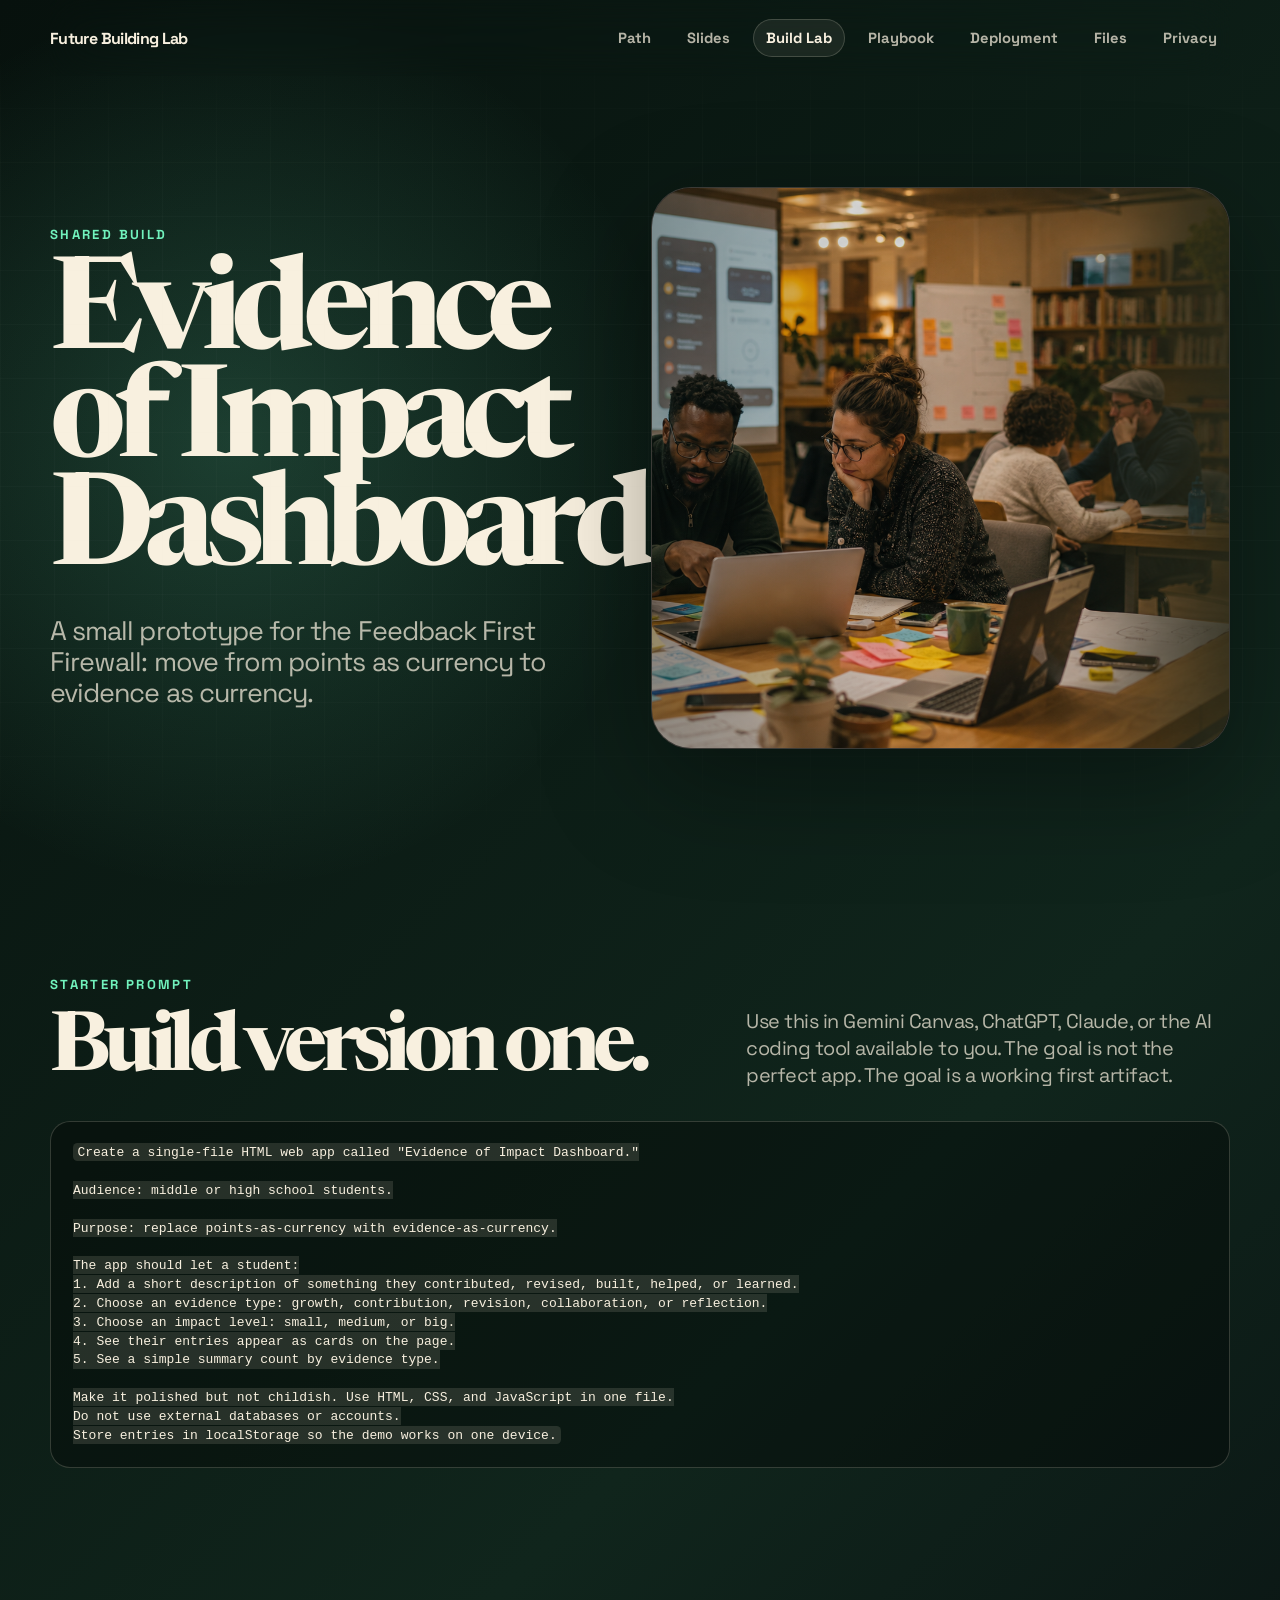
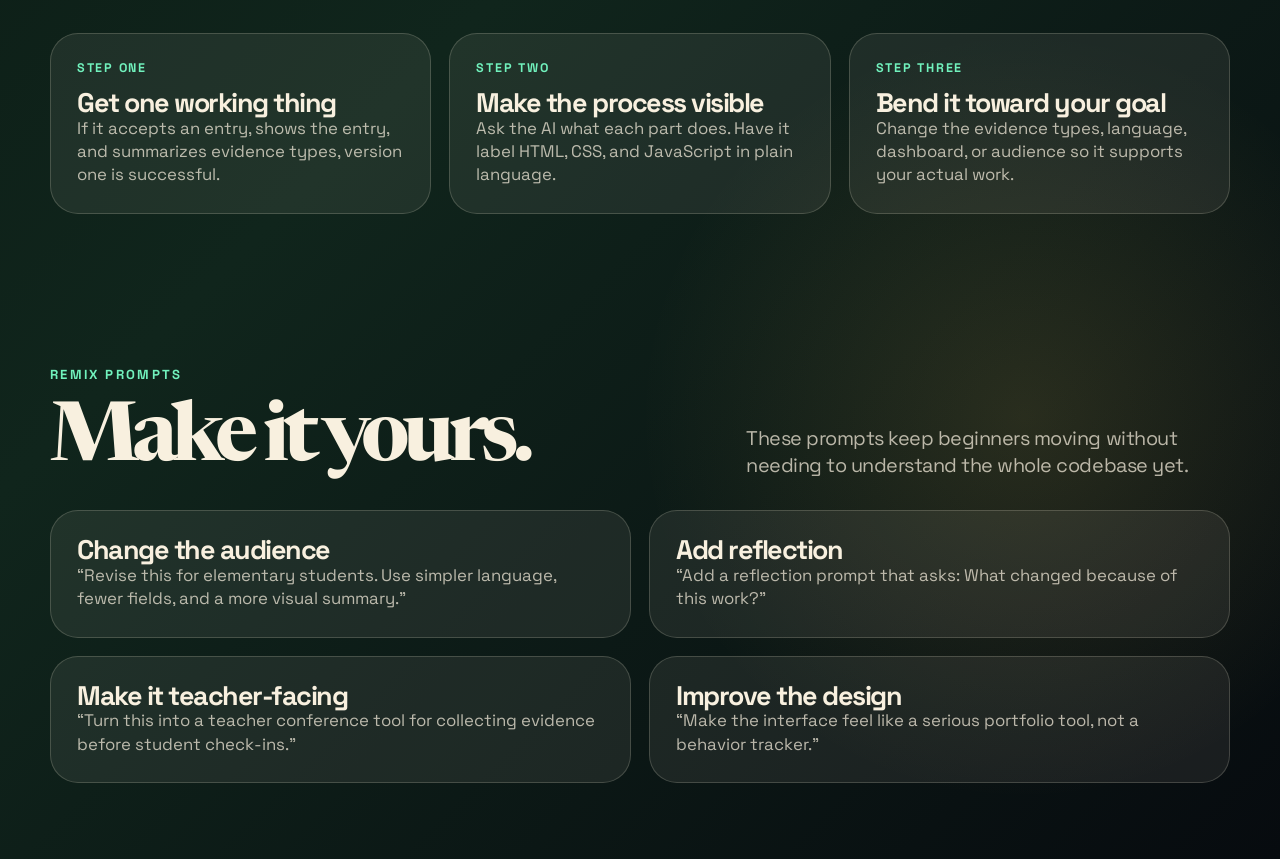
==== build-lab.html @ 8aa40111 "Build Future Building Lab site v1" ====
<!DOCTYPE html>
<html lang="en">
<head>
  <meta charset="UTF-8" />
  <meta name="viewport" content="width=device-width, initial-scale=1.0" />
  <title>Build Lab | Future Building Lab</title>
  <link rel="preconnect" href="https://fonts.googleapis.com">
  <link rel="preconnect" href="https://fonts.gstatic.com" crossorigin>
  <link href="https://fonts.googleapis.com/css2?family=Space+Grotesk:wght@500;700;800&family=Newsreader:opsz,wght@6..72,500;6..72,700&display=swap" rel="stylesheet">
  <link rel="stylesheet" href="styles.css" />
</head>
<body>
  <div class="site-shell">
    <nav class="nav" aria-label="Main navigation">
      <a class="brand" href="index.html">Future Building Lab</a>
      <div class="nav-links">
        <a href="index.html">Path</a>
        <a href="presentation.html">Slides</a>
        <a class="active" href="build-lab.html">Build Lab</a>
        <a href="playbook.html">Playbook</a>
        <a href="deployment.html">Deployment</a>
        <a href="files.html">Files</a>
        <a href="privacy.html">Privacy</a>
      </div>
    </nav>

    <main>
      <section class="hero">
        <div>
          <div class="eyebrow">Shared build</div>
          <h1>Evidence of Impact Dashboard</h1>
          <p class="lede">A small prototype for the Feedback First Firewall: move from points as currency to evidence as currency.</p>
        </div>
        <div class="image-card"><img src="assets/build-lab-educators.png" alt="Educators collaborating around laptops during a build lab." /></div>
      </section>

      <section class="section">
        <div class="section-head">
          <div><div class="eyebrow">Starter prompt</div><h2>Build version one.</h2></div>
          <p>Use this in Gemini Canvas, ChatGPT, Claude, or the AI coding tool available to you. The goal is not the perfect app. The goal is a working first artifact.</p>
        </div>
        <pre><code>Create a single-file HTML web app called "Evidence of Impact Dashboard."

Audience: middle or high school students.

Purpose: replace points-as-currency with evidence-as-currency.

The app should let a student:
1. Add a short description of something they contributed, revised, built, helped, or learned.
2. Choose an evidence type: growth, contribution, revision, collaboration, or reflection.
3. Choose an impact level: small, medium, or big.
4. See their entries appear as cards on the page.
5. See a simple summary count by evidence type.

Make it polished but not childish. Use HTML, CSS, and JavaScript in one file.
Do not use external databases or accounts.
Store entries in localStorage so the demo works on one device.</code></pre>
      </section>

      <section class="section">
        <div class="grid three">
          <article class="card">
            <strong>Step one</strong>
            <h3>Get one working thing</h3>
            <p>If it accepts an entry, shows the entry, and summarizes evidence types, version one is successful.</p>
          </article>
          <article class="card">
            <strong>Step two</strong>
            <h3>Make the process visible</h3>
            <p>Ask the AI what each part does. Have it label HTML, CSS, and JavaScript in plain language.</p>
          </article>
          <article class="card">
            <strong>Step three</strong>
            <h3>Bend it toward your goal</h3>
            <p>Change the evidence types, language, dashboard, or audience so it supports your actual work.</p>
          </article>
        </div>
      </section>

      <section class="section">
        <div class="section-head">
          <div><div class="eyebrow">Remix prompts</div><h2>Make it yours.</h2></div>
          <p>These prompts keep beginners moving without needing to understand the whole codebase yet.</p>
        </div>
        <div class="grid two">
          <div class="card"><h3>Change the audience</h3><p>“Revise this for elementary students. Use simpler language, fewer fields, and a more visual summary.”</p></div>
          <div class="card"><h3>Add reflection</h3><p>“Add a reflection prompt that asks: What changed because of this work?”</p></div>
          <div class="card"><h3>Make it teacher-facing</h3><p>“Turn this into a teacher conference tool for collecting evidence before student check-ins.”</p></div>
          <div class="card"><h3>Improve the design</h3><p>“Make the interface feel like a serious portfolio tool, not a behavior tracker.”</p></div>
        </div>
      </section>
    </main>
  </div>
</body>
</html>
---- styles.css ----
:root {
  --bg: #07110d;
  --bg-2: #10251c;
  --ink: #f8f0df;
  --muted: rgba(248, 240, 223, .72);
  --quiet: rgba(248, 240, 223, .52);
  --line: rgba(248, 240, 223, .18);
  --panel: rgba(248, 240, 223, .075);
  --panel-strong: rgba(248, 240, 223, .12);
  --mint: #71f2bd;
  --gold: #f4c95d;
  --cyan: #72d9ff;
  --clay: #d46f4d;
  --paper: #f7efe0;
  --paper-ink: #142019;
}

* {
  box-sizing: border-box;
}

html {
  scroll-behavior: smooth;
}

body {
  margin: 0;
  min-height: 100vh;
  color: var(--ink);
  font-family: "Space Grotesk", sans-serif;
  background:
    radial-gradient(circle at 18% 18%, rgba(113, 242, 189, .18), transparent 28rem),
    radial-gradient(circle at 80% 82%, rgba(244, 201, 93, .13), transparent 24rem),
    linear-gradient(135deg, var(--bg) 0%, var(--bg-2) 56%, #070b0f 100%);
  overflow-x: hidden;
}

body::before {
  content: "";
  position: fixed;
  inset: 0;
  pointer-events: none;
  opacity: .13;
  background-image:
    linear-gradient(rgba(248, 240, 223, .18) 1px, transparent 1px),
    linear-gradient(90deg, rgba(248, 240, 223, .18) 1px, transparent 1px);
  background-size: 54px 54px;
  mask-image: linear-gradient(to bottom, transparent, black 20%, black 74%, transparent);
}

a {
  color: inherit;
}

.site-shell {
  width: min(1180px, calc(100vw - 40px));
  margin: 0 auto;
}

.nav {
  position: sticky;
  top: 0;
  z-index: 10;
  display: flex;
  align-items: center;
  justify-content: space-between;
  gap: 20px;
  min-height: 76px;
  backdrop-filter: blur(22px);
}

.brand {
  color: var(--ink);
  text-decoration: none;
  font-weight: 800;
  letter-spacing: -.04em;
}

.nav-links {
  display: flex;
  flex-wrap: wrap;
  justify-content: flex-end;
  gap: 10px;
}

.nav-links a {
  padding: 9px 12px;
  border: 1px solid transparent;
  border-radius: 999px;
  color: var(--muted);
  text-decoration: none;
  font-size: .92rem;
  font-weight: 700;
}

.nav-links a:hover,
.nav-links a.active {
  color: var(--ink);
  border-color: var(--line);
  background: rgba(248, 240, 223, .07);
}

.hero {
  min-height: calc(100vh - 76px);
  display: grid;
  grid-template-columns: minmax(0, .95fr) minmax(360px, 1.05fr);
  gap: clamp(32px, 6vw, 78px);
  align-items: center;
  padding: 42px 0 82px;
}

.hero-copy {
  position: relative;
  z-index: 2;
}

.eyebrow {
  color: var(--mint);
  text-transform: uppercase;
  letter-spacing: .18em;
  font-size: .82rem;
  font-weight: 800;
  margin-bottom: 22px;
}

h1,
h2,
h3,
p {
  margin: 0;
}

h1,
h2 {
  font-family: "Newsreader", serif;
  letter-spacing: -.08em;
}

h1 {
  font-size: clamp(4rem, 10vw, 9.4rem);
  line-height: .84;
  max-width: 770px;
}

h2 {
  font-size: clamp(3rem, 6.4vw, 6.6rem);
  line-height: .9;
}

h3 {
  font-size: clamp(1.35rem, 2.1vw, 2rem);
  line-height: 1;
  letter-spacing: -.055em;
}

.lede {
  max-width: 700px;
  margin: 28px 0 0;
  color: var(--muted);
  font-size: clamp(1.25rem, 2.1vw, 2rem);
  line-height: 1.16;
  letter-spacing: -.035em;
}

.actions {
  display: flex;
  flex-wrap: wrap;
  gap: 14px;
  margin-top: 38px;
}

.button {
  display: inline-flex;
  align-items: center;
  justify-content: center;
  min-height: 54px;
  padding: 0 22px;
  border-radius: 999px;
  text-decoration: none;
  font-weight: 800;
  border: 1px solid var(--line);
  background: rgba(248, 240, 223, .08);
  backdrop-filter: blur(14px);
  transition: transform .18s ease, background .18s ease;
}

.button:hover {
  transform: translateY(-2px);
  background: rgba(248, 240, 223, .14);
}

.button.primary {
  background: var(--mint);
  color: #07110d;
  border-color: transparent;
}

.image-card {
  position: relative;
  min-height: 560px;
  overflow: hidden;
  border: 1px solid var(--line);
  border-radius: 40px;
  box-shadow: 0 34px 110px rgba(0, 0, 0, .36);
  background: #111;
}

.image-card img {
  width: 100%;
  height: 100%;
  min-height: inherit;
  object-fit: cover;
  display: block;
}

.image-card::after {
  content: "";
  position: absolute;
  inset: 0;
  background: linear-gradient(90deg, rgba(7, 17, 13, .34), transparent 52%);
  pointer-events: none;
}

.section {
  padding: 76px 0;
}

.section-head {
  display: grid;
  grid-template-columns: minmax(0, .95fr) minmax(300px, .7fr);
  gap: 40px;
  align-items: end;
  margin-bottom: 32px;
}

.section-head p {
  color: var(--muted);
  font-size: clamp(1.08rem, 1.55vw, 1.35rem);
  line-height: 1.35;
  letter-spacing: -.025em;
}

.grid {
  display: grid;
  gap: 18px;
}

.grid.three {
  grid-template-columns: repeat(3, 1fr);
}

.grid.two {
  grid-template-columns: repeat(2, 1fr);
}

.card {
  border: 1px solid var(--line);
  border-radius: 28px;
  padding: 26px;
  background: var(--panel);
}

.card strong {
  display: block;
  color: var(--mint);
  text-transform: uppercase;
  letter-spacing: .14em;
  font-size: .78rem;
  margin-bottom: 14px;
}

.card p,
.card li {
  color: var(--muted);
  font-size: 1.05rem;
  line-height: 1.38;
}

.card ul {
  margin: 16px 0 0;
  padding-left: 20px;
}

.feature {
  display: grid;
  grid-template-columns: minmax(0, .9fr) minmax(0, 1.1fr);
  gap: 28px;
  align-items: stretch;
}

.feature .image-card {
  min-height: 430px;
}

.paper {
  color: var(--paper-ink);
  background: var(--paper);
  border-radius: 30px;
  padding: clamp(24px, 4vw, 46px);
  box-shadow: 0 28px 90px rgba(0, 0, 0, .26);
}

.paper p,
.paper li {
  color: rgba(20, 32, 25, .78);
}

.paper h3 {
  color: var(--paper-ink);
}

.steps {
  counter-reset: steps;
  display: grid;
  gap: 14px;
}

.step {
  position: relative;
  padding: 22px 22px 22px 76px;
  border: 1px solid rgba(20, 32, 25, .12);
  border-radius: 22px;
  background: rgba(255, 255, 255, .42);
}

.step::before {
  counter-increment: steps;
  content: counter(steps);
  position: absolute;
  left: 22px;
  top: 22px;
  width: 34px;
  height: 34px;
  display: grid;
  place-items: center;
  border-radius: 50%;
  color: #07110d;
  background: var(--mint);
  font-weight: 900;
}

.route {
  display: grid;
  grid-template-columns: 180px 1fr;
  gap: 18px;
  align-items: start;
  padding: 22px 0;
  border-top: 1px solid var(--line);
}

.route:first-child {
  border-top: 0;
}

.route span {
  color: var(--gold);
  font-weight: 900;
  letter-spacing: -.04em;
  font-size: 1.25rem;
}

.quote {
  border-left: 5px solid var(--mint);
  padding: 20px 0 20px 24px;
  color: var(--muted);
  font-size: clamp(1.3rem, 2vw, 2.1rem);
  line-height: 1.16;
  letter-spacing: -.045em;
}

.footer {
  padding: 60px 0 90px;
  color: var(--quiet);
}

code {
  padding: .12em .34em;
  border-radius: .35em;
  background: rgba(248, 240, 223, .12);
}

pre {
  overflow-x: auto;
  padding: 22px;
  border: 1px solid var(--line);
  border-radius: 20px;
  background: rgba(0, 0, 0, .32);
  color: var(--ink);
  line-height: 1.45;
}

@media (max-width: 900px) {
  .nav {
    position: relative;
    align-items: flex-start;
    flex-direction: column;
    padding: 18px 0;
  }

  .nav-links {
    justify-content: flex-start;
  }

  .hero,
  .section-head,
  .feature,
  .grid.three,
  .grid.two {
    grid-template-columns: 1fr;
  }

  .hero {
    min-height: auto;
  }

  .image-card {
    min-height: 340px;
  }

  .route {
    grid-template-columns: 1fr;
  }
}
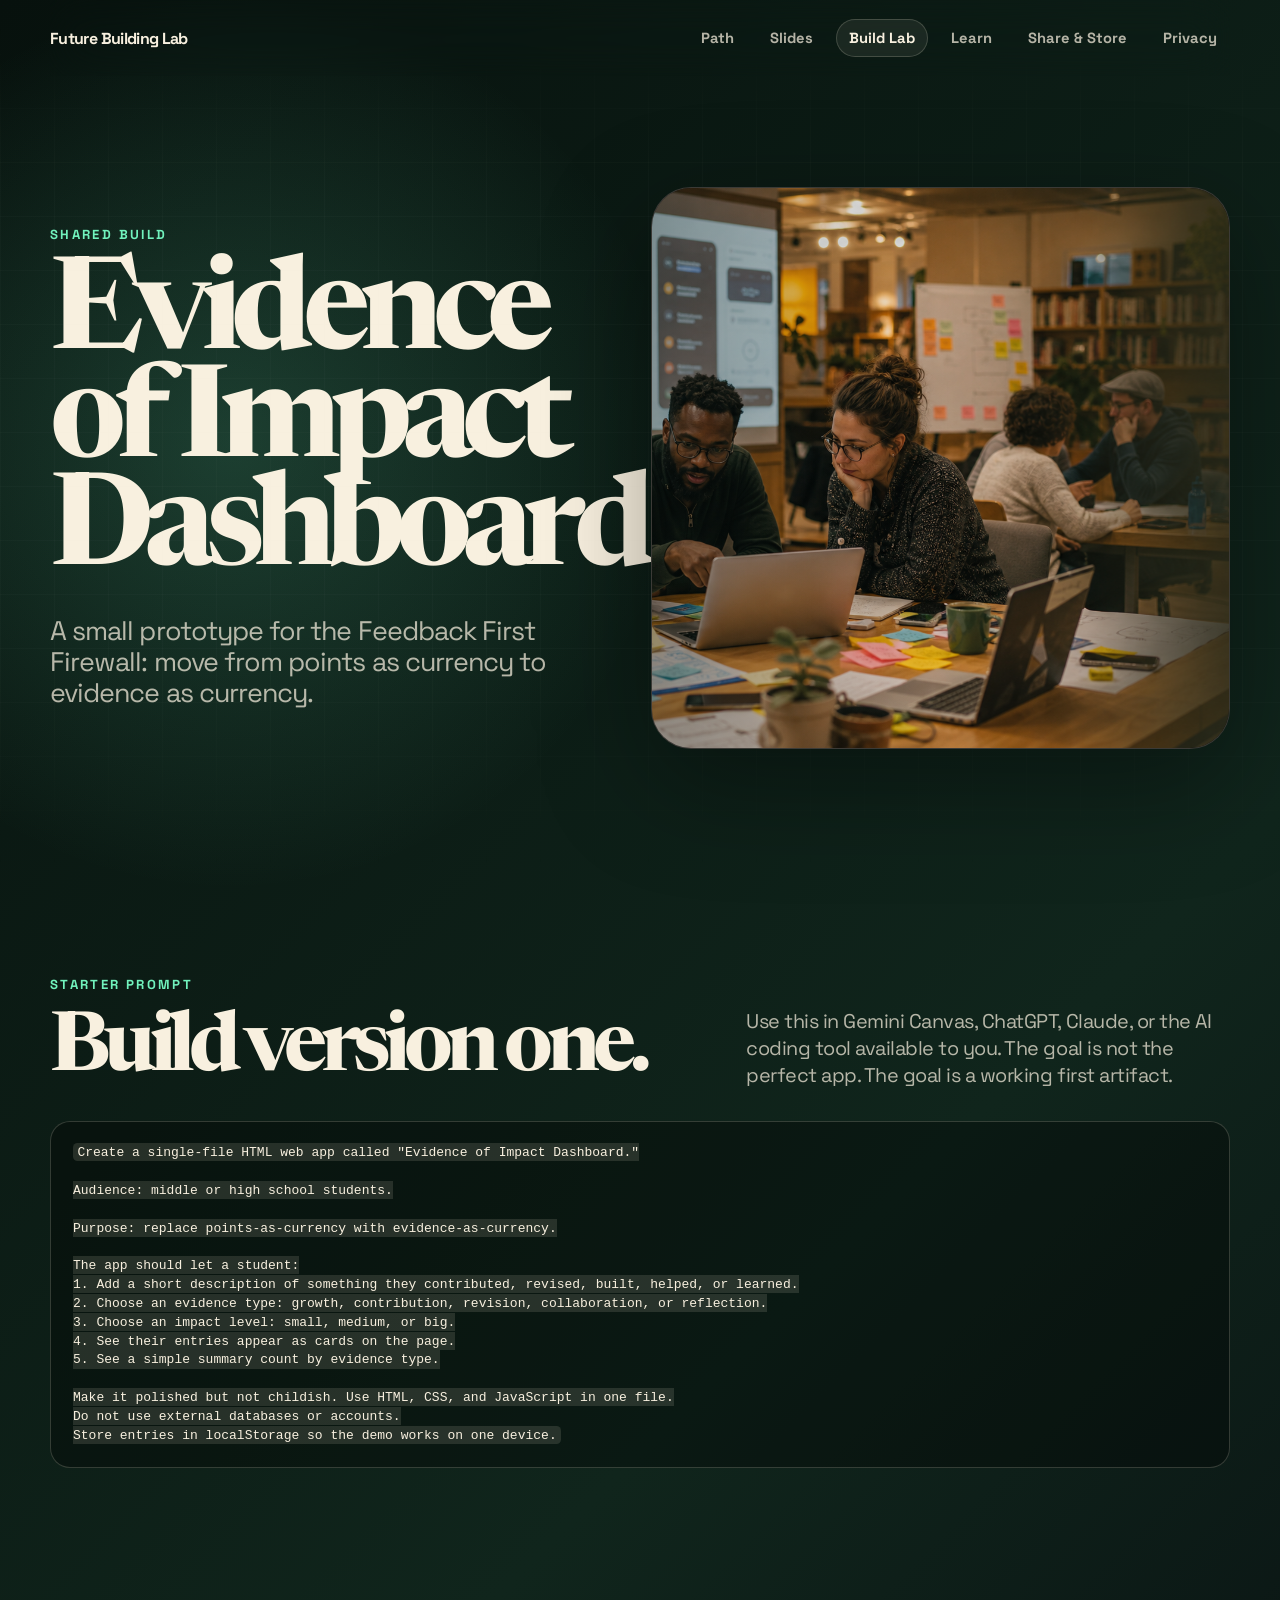
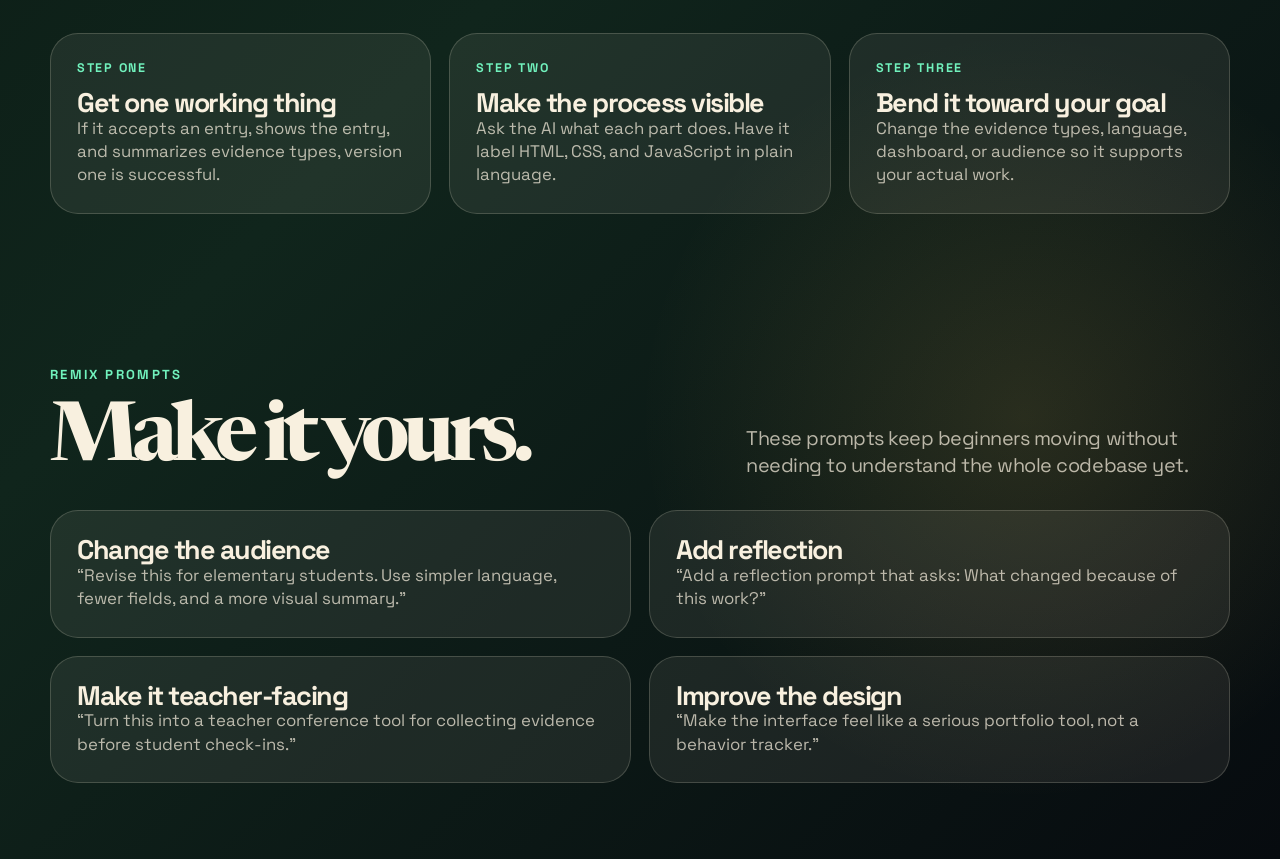
==== commit 9e33c5d1: "Refine site into teacher-centered reference guide" ====
--- a/build-lab.html
+++ b/build-lab.html
@@ -17,9 +17,8 @@
         <a href="index.html">Path</a>
         <a href="presentation.html">Slides</a>
         <a class="active" href="build-lab.html">Build Lab</a>
-        <a href="playbook.html">Playbook</a>
-        <a href="deployment.html">Deployment</a>
-        <a href="files.html">Files</a>
+        <a href="playbook.html">Learn</a>
+        <a href="deployment.html">Share &amp; Store</a>
         <a href="privacy.html">Privacy</a>
       </div>
     </nav>
--- a/styles.css
+++ b/styles.css
@@ -281,6 +281,74 @@
   padding-left: 20px;
 }
 
+details.guide {
+  border: 1px solid var(--line);
+  border-radius: 24px;
+  background: var(--panel);
+  overflow: hidden;
+}
+
+details.guide + details.guide {
+  margin-top: 14px;
+}
+
+details.guide summary {
+  cursor: pointer;
+  padding: 22px 26px;
+  font-size: clamp(1.15rem, 1.8vw, 1.65rem);
+  font-weight: 800;
+  letter-spacing: -.04em;
+  list-style: none;
+}
+
+details.guide summary::-webkit-details-marker {
+  display: none;
+}
+
+details.guide summary::after {
+  content: "+";
+  float: right;
+  color: var(--mint);
+}
+
+details.guide[open] summary::after {
+  content: "-";
+}
+
+.guide-body {
+  padding: 0 26px 26px;
+  color: var(--muted);
+}
+
+.guide-body p,
+.guide-body li {
+  font-size: 1.05rem;
+  line-height: 1.42;
+}
+
+.guide-body p + p {
+  margin-top: 14px;
+}
+
+.guide-body ul {
+  margin: 14px 0 0;
+  padding-left: 21px;
+}
+
+.callout {
+  border-left: 5px solid var(--mint);
+  border-radius: 0 22px 22px 0;
+  padding: 22px 24px;
+  background: rgba(248, 240, 223, .07);
+  color: var(--muted);
+  font-size: clamp(1.1rem, 1.6vw, 1.45rem);
+  line-height: 1.32;
+}
+
+.source-list a {
+  color: var(--mint);
+}
+
 .feature {
   display: grid;
   grid-template-columns: minmax(0, .9fr) minmax(0, 1.1fr);
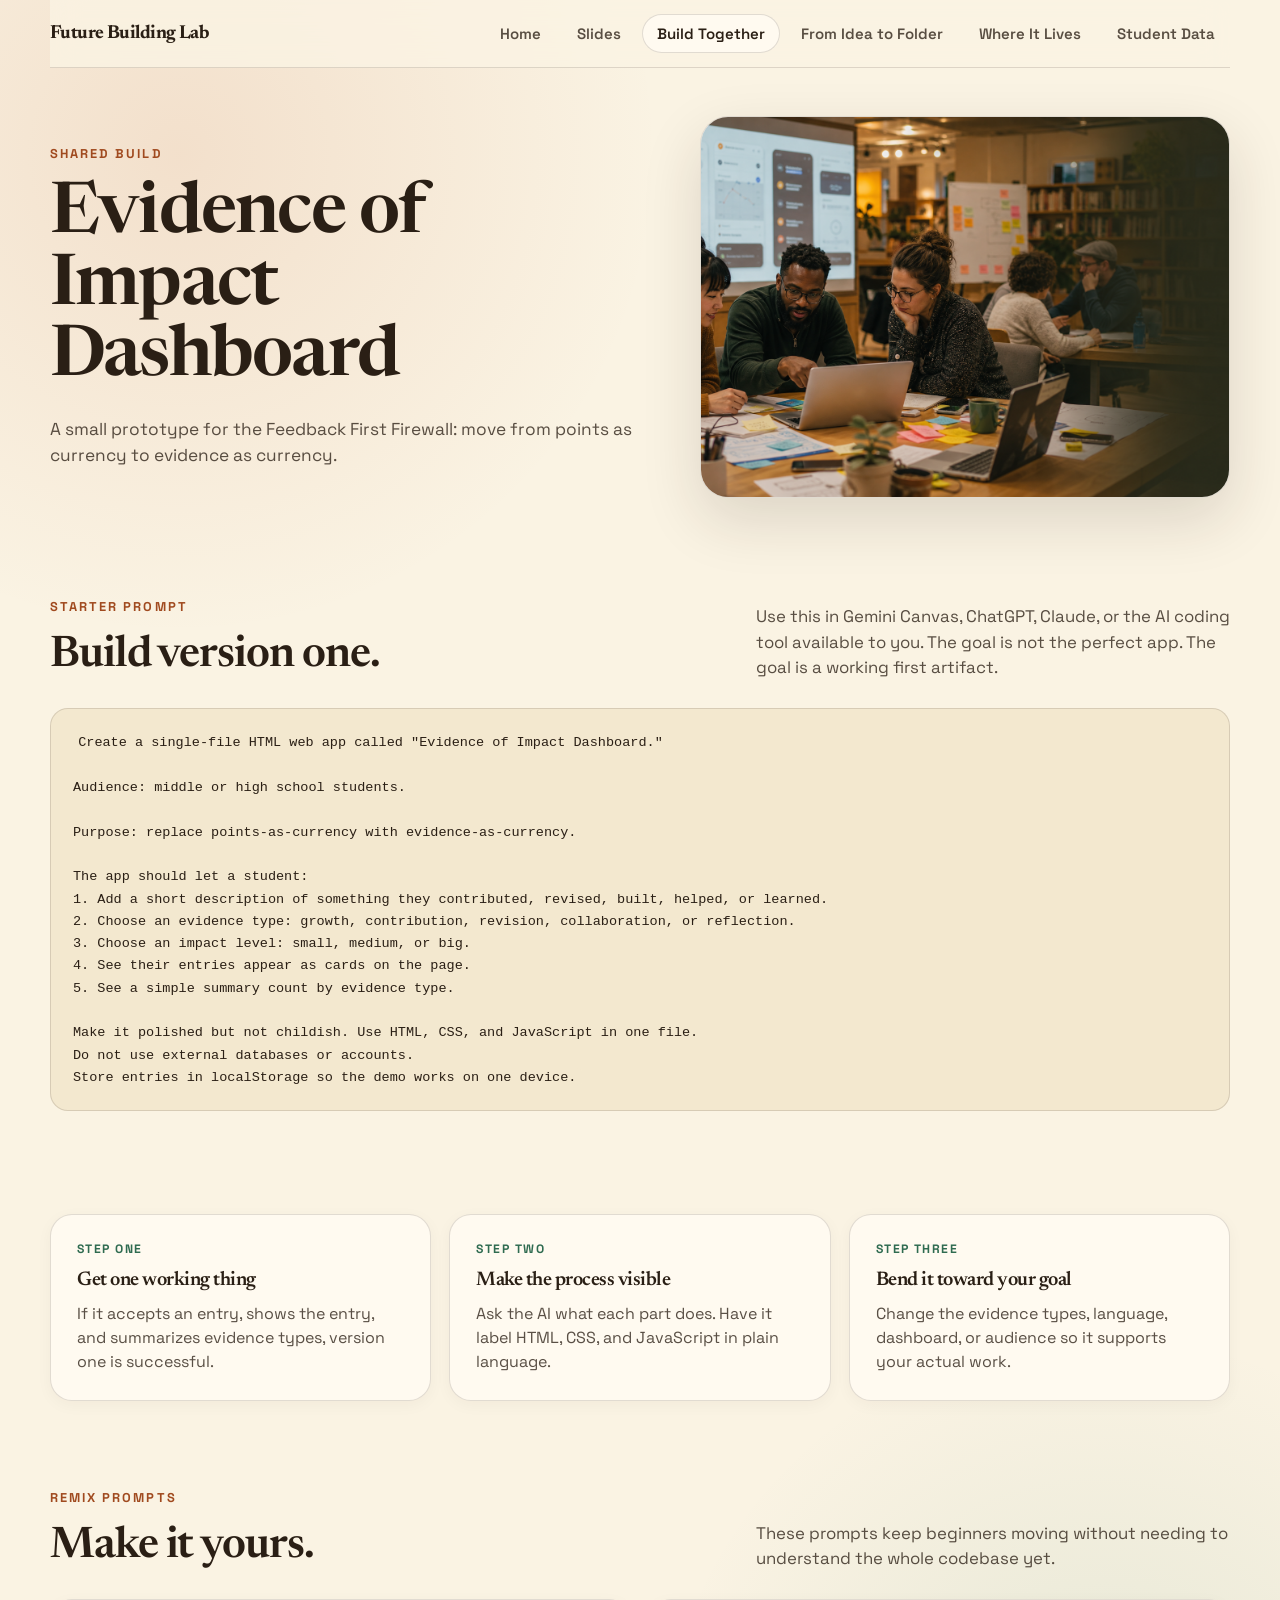
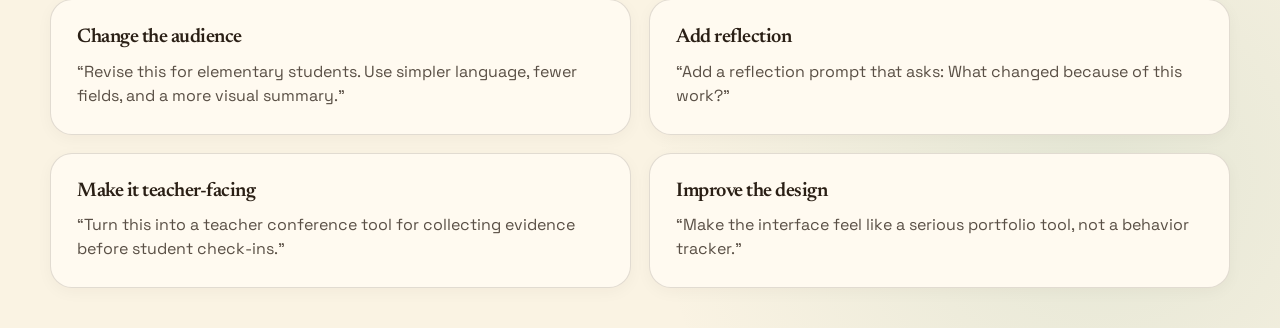
==== commit a86a7757: "Reskin to warm theme and overhaul reference pages - Move palette from dark green to warm cream + cla" ====
--- a/build-lab.html
+++ b/build-lab.html
@@ -3,7 +3,7 @@
 <head>
   <meta charset="UTF-8" />
   <meta name="viewport" content="width=device-width, initial-scale=1.0" />
-  <title>Build Lab | Future Building Lab</title>
+  <title>Build Together | Future Building Lab</title>
   <link rel="preconnect" href="https://fonts.googleapis.com">
   <link rel="preconnect" href="https://fonts.gstatic.com" crossorigin>
   <link href="https://fonts.googleapis.com/css2?family=Space+Grotesk:wght@500;700;800&family=Newsreader:opsz,wght@6..72,500;6..72,700&display=swap" rel="stylesheet">
@@ -14,12 +14,12 @@
     <nav class="nav" aria-label="Main navigation">
       <a class="brand" href="index.html">Future Building Lab</a>
       <div class="nav-links">
-        <a href="index.html">Path</a>
+        <a href="index.html">Home</a>
         <a href="presentation.html">Slides</a>
-        <a class="active" href="build-lab.html">Build Lab</a>
-        <a href="playbook.html">Learn</a>
-        <a href="deployment.html">Share &amp; Store</a>
-        <a href="privacy.html">Privacy</a>
+        <a class="active" href="build-lab.html">Build Together</a>
+        <a href="playbook.html">From Idea to Folder</a>
+        <a href="deployment.html">Where It Lives</a>
+        <a href="privacy.html">Student Data</a>
       </div>
     </nav>
 
--- a/styles.css
+++ b/styles.css
@@ -1,27 +1,29 @@
 :root {
-  --bg: #07110d;
-  --bg-2: #10251c;
-  --ink: #f8f0df;
-  --muted: rgba(248, 240, 223, .72);
-  --quiet: rgba(248, 240, 223, .52);
-  --line: rgba(248, 240, 223, .18);
-  --panel: rgba(248, 240, 223, .075);
-  --panel-strong: rgba(248, 240, 223, .12);
-  --mint: #71f2bd;
-  --gold: #f4c95d;
-  --cyan: #72d9ff;
-  --clay: #d46f4d;
-  --paper: #f7efe0;
-  --paper-ink: #142019;
-}
-
-* {
-  box-sizing: border-box;
-}
-
-html {
-  scroll-behavior: smooth;
-}
+  --paper: #faf3e3;
+  --paper-2: #f3e8cf;
+  --panel: #fffaf0;
+  --panel-strong: #ffffff;
+  --ink: #2a1f15;
+  --muted: rgba(42, 31, 21, .78);
+  --quiet: rgba(42, 31, 21, .72);
+  --line: rgba(42, 31, 21, .14);
+  --line-strong: rgba(42, 31, 21, .28);
+  --sage: #4a8c6f;
+  --sage-deep: #2f6b50;
+  --sage-soft: #e0eee5;
+  --gold: #c9933a;
+  --gold-deep: #87651a;
+  --gold-soft: #f5e6c2;
+  --clay: #b85c2c;
+  --clay-deep: #a04a1f;
+  --clay-soft: #f6dcc9;
+  --ink-on-clay: #fff8e8;
+  --mark: #ffe27a;
+}
+
+* { box-sizing: border-box; }
+
+html { scroll-behavior: smooth; }
 
 body {
   margin: 0;
@@ -29,27 +31,19 @@
   color: var(--ink);
   font-family: "Space Grotesk", sans-serif;
   background:
-    radial-gradient(circle at 18% 18%, rgba(113, 242, 189, .18), transparent 28rem),
-    radial-gradient(circle at 80% 82%, rgba(244, 201, 93, .13), transparent 24rem),
-    linear-gradient(135deg, var(--bg) 0%, var(--bg-2) 56%, #070b0f 100%);
+    radial-gradient(circle at 14% 8%, rgba(198, 107, 61, .14), transparent 30rem),
+    radial-gradient(circle at 86% 92%, rgba(74, 140, 111, .12), transparent 28rem),
+    var(--paper);
   overflow-x: hidden;
 }
 
-body::before {
-  content: "";
-  position: fixed;
-  inset: 0;
-  pointer-events: none;
-  opacity: .13;
-  background-image:
-    linear-gradient(rgba(248, 240, 223, .18) 1px, transparent 1px),
-    linear-gradient(90deg, rgba(248, 240, 223, .18) 1px, transparent 1px);
-  background-size: 54px 54px;
-  mask-image: linear-gradient(to bottom, transparent, black 20%, black 74%, transparent);
-}
-
-a {
-  color: inherit;
+a { color: inherit; }
+
+a:focus-visible,
+button:focus-visible,
+summary:focus-visible {
+  outline: 3px solid var(--clay-deep);
+  outline-offset: 4px;
 }
 
 .site-shell {
@@ -65,144 +59,157 @@
   align-items: center;
   justify-content: space-between;
   gap: 20px;
-  min-height: 76px;
-  backdrop-filter: blur(22px);
+  min-height: 68px;
+  background: rgba(250, 243, 227, .82);
+  backdrop-filter: blur(14px);
+  border-bottom: 1px solid var(--line);
 }
 
 .brand {
   color: var(--ink);
   text-decoration: none;
-  font-weight: 800;
-  letter-spacing: -.04em;
+  font-family: "Newsreader", serif;
+  font-weight: 700;
+  font-size: 1.18rem;
+  letter-spacing: -.03em;
 }
 
 .nav-links {
   display: flex;
   flex-wrap: wrap;
   justify-content: flex-end;
-  gap: 10px;
+  gap: 6px;
 }
 
 .nav-links a {
-  padding: 9px 12px;
+  padding: 9px 14px;
   border: 1px solid transparent;
   border-radius: 999px;
   color: var(--muted);
   text-decoration: none;
-  font-size: .92rem;
-  font-weight: 700;
-}
-
-.nav-links a:hover,
+  font-size: .94rem;
+  font-weight: 600;
+  transition: background .15s ease, color .15s ease, border-color .15s ease;
+}
+
+.nav-links a:hover {
+  color: var(--ink);
+  background: var(--panel);
+}
+
 .nav-links a.active {
   color: var(--ink);
+  background: var(--panel);
   border-color: var(--line);
-  background: rgba(248, 240, 223, .07);
 }
 
 .hero {
-  min-height: calc(100vh - 76px);
-  display: grid;
-  grid-template-columns: minmax(0, .95fr) minmax(360px, 1.05fr);
-  gap: clamp(32px, 6vw, 78px);
+  display: grid;
+  grid-template-columns: minmax(0, 1.05fr) minmax(360px, .95fr);
+  gap: clamp(32px, 5vw, 64px);
   align-items: center;
-  padding: 42px 0 82px;
-}
-
-.hero-copy {
-  position: relative;
-  z-index: 2;
-}
+  padding: 48px 0 56px;
+}
+
+.hero-copy { position: relative; z-index: 2; }
 
 .eyebrow {
-  color: var(--mint);
+  color: var(--clay-deep);
   text-transform: uppercase;
-  letter-spacing: .18em;
-  font-size: .82rem;
-  font-weight: 800;
-  margin-bottom: 22px;
-}
-
-h1,
-h2,
-h3,
-p {
-  margin: 0;
-}
-
-h1,
+  letter-spacing: .16em;
+  font-size: .8rem;
+  font-weight: 700;
+  margin-bottom: 18px;
+}
+
+h1, h2, h3, p { margin: 0; }
+
+h1, h2, h3 {
+  font-family: "Newsreader", serif;
+  color: var(--ink);
+  letter-spacing: -.025em;
+}
+
+h1 {
+  font-size: clamp(2.6rem, 5.5vw, 4.6rem);
+  line-height: 1.02;
+  max-width: 760px;
+  font-weight: 600;
+}
+
 h2 {
-  font-family: "Newsreader", serif;
-  letter-spacing: -.08em;
-}
-
-h1 {
-  font-size: clamp(4rem, 10vw, 9.4rem);
-  line-height: .84;
-  max-width: 770px;
-}
-
-h2 {
-  font-size: clamp(3rem, 6.4vw, 6.6rem);
-  line-height: .9;
+  font-size: clamp(1.9rem, 3.4vw, 2.85rem);
+  line-height: 1.08;
+  font-weight: 600;
 }
 
 h3 {
-  font-size: clamp(1.35rem, 2.1vw, 2rem);
-  line-height: 1;
-  letter-spacing: -.055em;
+  font-size: clamp(1.15rem, 1.55vw, 1.45rem);
+  line-height: 1.18;
+  font-weight: 600;
 }
 
 .lede {
-  max-width: 700px;
-  margin: 28px 0 0;
+  max-width: 640px;
+  margin: 22px 0 0;
   color: var(--muted);
-  font-size: clamp(1.25rem, 2.1vw, 2rem);
-  line-height: 1.16;
-  letter-spacing: -.035em;
+  font-size: clamp(1.05rem, 1.35vw, 1.25rem);
+  line-height: 1.5;
 }
 
 .actions {
   display: flex;
   flex-wrap: wrap;
-  gap: 14px;
-  margin-top: 38px;
+  gap: 12px;
+  margin-top: 28px;
 }
 
 .button {
   display: inline-flex;
   align-items: center;
   justify-content: center;
-  min-height: 54px;
+  min-height: 48px;
   padding: 0 22px;
   border-radius: 999px;
   text-decoration: none;
-  font-weight: 800;
-  border: 1px solid var(--line);
-  background: rgba(248, 240, 223, .08);
-  backdrop-filter: blur(14px);
-  transition: transform .18s ease, background .18s ease;
+  font-weight: 600;
+  font-size: 1rem;
+  border: 1px solid var(--line-strong);
+  background: var(--panel);
+  color: var(--ink);
+  transition: transform .15s ease, background .15s ease, box-shadow .15s ease;
 }
 
 .button:hover {
-  transform: translateY(-2px);
-  background: rgba(248, 240, 223, .14);
+  transform: translateY(-1px);
+  background: var(--panel-strong);
+  box-shadow: 0 8px 22px rgba(42, 31, 21, .08);
 }
 
 .button.primary {
-  background: var(--mint);
-  color: #07110d;
+  background: var(--clay);
+  color: var(--ink-on-clay);
   border-color: transparent;
+}
+
+.button.primary:hover {
+  background: var(--clay-deep);
+  box-shadow: 0 10px 26px rgba(184, 92, 44, .28);
+}
+
+.button.ghost {
+  background: transparent;
+  border-color: var(--line-strong);
 }
 
 .image-card {
   position: relative;
-  min-height: 560px;
+  min-height: 380px;
   overflow: hidden;
   border: 1px solid var(--line);
-  border-radius: 40px;
-  box-shadow: 0 34px 110px rgba(0, 0, 0, .36);
-  background: #111;
+  border-radius: 28px;
+  box-shadow: 0 22px 60px rgba(42, 31, 21, .14);
+  background: var(--panel);
 }
 
 .image-card img {
@@ -213,248 +220,361 @@
   display: block;
 }
 
-.image-card::after {
-  content: "";
-  position: absolute;
-  inset: 0;
-  background: linear-gradient(90deg, rgba(7, 17, 13, .34), transparent 52%);
-  pointer-events: none;
-}
-
-.section {
-  padding: 76px 0;
-}
+.section { padding: 44px 0; }
 
 .section-head {
   display: grid;
-  grid-template-columns: minmax(0, .95fr) minmax(300px, .7fr);
-  gap: 40px;
+  grid-template-columns: minmax(0, 1fr) minmax(280px, .7fr);
+  gap: 28px;
   align-items: end;
-  margin-bottom: 32px;
+  margin-bottom: 28px;
 }
 
 .section-head p {
   color: var(--muted);
-  font-size: clamp(1.08rem, 1.55vw, 1.35rem);
-  line-height: 1.35;
-  letter-spacing: -.025em;
-}
-
-.grid {
-  display: grid;
-  gap: 18px;
-}
-
-.grid.three {
-  grid-template-columns: repeat(3, 1fr);
-}
-
-.grid.two {
-  grid-template-columns: repeat(2, 1fr);
-}
+  font-size: 1.05rem;
+  line-height: 1.5;
+}
+
+.grid { display: grid; gap: 18px; }
+.grid.three { grid-template-columns: repeat(3, 1fr); }
+.grid.two { grid-template-columns: repeat(2, 1fr); }
 
 .card {
   border: 1px solid var(--line);
-  border-radius: 28px;
+  border-radius: 22px;
   padding: 26px;
   background: var(--panel);
+  box-shadow: 0 4px 16px rgba(42, 31, 21, .04);
+  transition: transform .15s ease, box-shadow .15s ease;
+  text-decoration: none;
+  color: var(--ink);
+  display: block;
+}
+
+a.card:hover {
+  transform: translateY(-2px);
+  box-shadow: 0 16px 36px rgba(42, 31, 21, .09);
 }
 
 .card strong {
   display: block;
-  color: var(--mint);
+  color: var(--sage-deep);
   text-transform: uppercase;
-  letter-spacing: .14em;
-  font-size: .78rem;
-  margin-bottom: 14px;
-}
+  letter-spacing: .12em;
+  font-size: .76rem;
+  margin-bottom: 12px;
+  font-weight: 700;
+}
+
+.card h3 { margin-bottom: 10px; }
 
 .card p,
 .card li {
   color: var(--muted);
-  font-size: 1.05rem;
-  line-height: 1.38;
-}
-
-.card ul {
-  margin: 16px 0 0;
-  padding-left: 20px;
+  font-size: 1rem;
+  line-height: 1.5;
+}
+
+.card ul { margin: 14px 0 0; padding-left: 20px; }
+
+.step-list {
+  display: grid;
+  gap: 16px;
+}
+
+.step-item {
+  display: grid;
+  grid-template-columns: 56px 1fr;
+  gap: 18px;
+  align-items: start;
+  padding: 22px 24px;
+  border: 1px solid var(--line);
+  border-radius: 20px;
+  background: var(--panel);
+}
+
+.step-item .num {
+  display: grid;
+  place-items: center;
+  width: 40px;
+  height: 40px;
+  border-radius: 50%;
+  background: var(--clay);
+  color: var(--ink-on-clay);
+  font-family: "Newsreader", serif;
+  font-weight: 700;
+  font-size: 1.2rem;
+}
+
+.step-item h3 { margin-bottom: 6px; }
+
+.step-item p {
+  color: var(--muted);
+  font-size: 1rem;
+  line-height: 1.5;
+}
+
+.proof-grid {
+  display: grid;
+  grid-template-columns: repeat(3, 1fr);
+  gap: 18px;
+}
+
+.proof-card {
+  display: flex;
+  flex-direction: column;
+  gap: 14px;
+  padding: 24px;
+  border-radius: 22px;
+  border: 1px solid var(--line);
+  background: var(--panel);
+  text-decoration: none;
+  color: var(--ink);
+  transition: transform .15s ease, box-shadow .15s ease;
+}
+
+.proof-card:hover {
+  transform: translateY(-2px);
+  box-shadow: 0 16px 36px rgba(42, 31, 21, .09);
+}
+
+.proof-tag {
+  align-self: flex-start;
+  padding: 5px 10px;
+  border-radius: 999px;
+  background: var(--sage-soft);
+  color: var(--sage-deep);
+  font-size: .72rem;
+  font-weight: 700;
+  letter-spacing: .1em;
+  text-transform: uppercase;
+}
+
+.proof-card h3 { line-height: 1.15; }
+
+.proof-card p {
+  color: var(--muted);
+  font-size: .98rem;
+  line-height: 1.5;
+}
+
+.proof-link {
+  margin-top: auto;
+  color: var(--clay-deep);
+  font-weight: 600;
+  font-size: .92rem;
+  letter-spacing: -.01em;
 }
 
 details.guide {
   border: 1px solid var(--line);
-  border-radius: 24px;
+  border-radius: 22px;
   background: var(--panel);
   overflow: hidden;
 }
 
-details.guide + details.guide {
-  margin-top: 14px;
-}
+details.guide + details.guide { margin-top: 12px; }
 
 details.guide summary {
   cursor: pointer;
-  padding: 22px 26px;
-  font-size: clamp(1.15rem, 1.8vw, 1.65rem);
-  font-weight: 800;
-  letter-spacing: -.04em;
+  padding: 18px 22px;
+  font-family: "Newsreader", serif;
+  font-size: 1.2rem;
+  font-weight: 600;
   list-style: none;
-}
-
-details.guide summary::-webkit-details-marker {
-  display: none;
-}
+  color: var(--ink);
+}
+
+details.guide summary::-webkit-details-marker { display: none; }
 
 details.guide summary::after {
   content: "+";
   float: right;
-  color: var(--mint);
-}
-
-details.guide[open] summary::after {
-  content: "-";
-}
+  color: var(--clay-deep);
+  font-family: "Space Grotesk", sans-serif;
+  font-weight: 700;
+}
+
+details.guide[open] summary::after { content: "−"; }
 
 .guide-body {
-  padding: 0 26px 26px;
+  padding: 0 22px 22px;
   color: var(--muted);
 }
 
 .guide-body p,
 .guide-body li {
+  font-size: 1rem;
+  line-height: 1.55;
+}
+
+.guide-body p + p { margin-top: 12px; }
+
+.guide-body ul { margin: 12px 0 0; padding-left: 21px; }
+
+.callout {
+  border-left: 4px solid var(--clay-deep);
+  border-radius: 0 18px 18px 0;
+  padding: 20px 24px;
+  background: var(--clay-soft);
+  color: var(--ink);
   font-size: 1.05rem;
-  line-height: 1.42;
-}
-
-.guide-body p + p {
-  margin-top: 14px;
-}
-
-.guide-body ul {
-  margin: 14px 0 0;
-  padding-left: 21px;
-}
-
-.callout {
-  border-left: 5px solid var(--mint);
-  border-radius: 0 22px 22px 0;
-  padding: 22px 24px;
-  background: rgba(248, 240, 223, .07);
-  color: var(--muted);
-  font-size: clamp(1.1rem, 1.6vw, 1.45rem);
-  line-height: 1.32;
+  line-height: 1.55;
+}
+
+.callout strong { color: var(--ink); }
+.callout p + p { margin-top: 10px; }
+
+.callout.sage {
+  border-left-color: var(--sage-deep);
+  background: var(--sage-soft);
+}
+
+.callout.gold {
+  border-left-color: var(--gold-deep);
+  background: var(--gold-soft);
 }
 
 .source-list a {
-  color: var(--mint);
-}
-
-.feature {
-  display: grid;
-  grid-template-columns: minmax(0, .9fr) minmax(0, 1.1fr);
-  gap: 28px;
-  align-items: stretch;
-}
-
-.feature .image-card {
-  min-height: 430px;
-}
-
-.paper {
-  color: var(--paper-ink);
-  background: var(--paper);
-  border-radius: 30px;
-  padding: clamp(24px, 4vw, 46px);
-  box-shadow: 0 28px 90px rgba(0, 0, 0, .26);
-}
-
-.paper p,
-.paper li {
-  color: rgba(20, 32, 25, .78);
-}
-
-.paper h3 {
-  color: var(--paper-ink);
-}
-
-.steps {
-  counter-reset: steps;
-  display: grid;
-  gap: 14px;
-}
-
-.step {
-  position: relative;
-  padding: 22px 22px 22px 76px;
-  border: 1px solid rgba(20, 32, 25, .12);
-  border-radius: 22px;
-  background: rgba(255, 255, 255, .42);
-}
-
-.step::before {
-  counter-increment: steps;
-  content: counter(steps);
-  position: absolute;
-  left: 22px;
-  top: 22px;
-  width: 34px;
-  height: 34px;
-  display: grid;
-  place-items: center;
-  border-radius: 50%;
-  color: #07110d;
-  background: var(--mint);
-  font-weight: 900;
-}
-
-.route {
-  display: grid;
-  grid-template-columns: 180px 1fr;
+  color: var(--clay-deep);
+  font-weight: 600;
+  text-decoration-thickness: 2px;
+  text-underline-offset: 3px;
+}
+
+.manual-grid {
+  display: grid;
+  grid-template-columns: minmax(280px, .85fr) minmax(0, 1.15fr);
   gap: 18px;
   align-items: start;
-  padding: 22px 0;
+}
+
+.example-frame {
+  overflow: hidden;
+  border: 1px solid var(--line);
+  border-radius: 22px;
+  background: var(--panel);
+  color: var(--ink);
+  box-shadow: 0 14px 40px rgba(42, 31, 21, .08);
+}
+
+.example-top {
+  height: 36px;
+  display: flex;
+  align-items: center;
+  gap: 8px;
+  padding: 0 14px;
+  background: var(--paper-2);
+}
+
+.example-dot { width: 11px; height: 11px; border-radius: 50%; background: #e85c4a; }
+.example-dot:nth-child(2) { background: #f4c95d; }
+.example-dot:nth-child(3) { background: #71d3a6; }
+
+.example-body { padding: 20px; }
+
+.path-map { display: grid; gap: 14px; }
+
+.path-row {
+  display: grid;
+  grid-template-columns: 170px 1fr;
+  gap: 16px;
+  align-items: center;
+  padding: 18px;
+  border: 1px solid var(--line);
+  border-radius: 18px;
+  background: var(--panel);
+}
+
+.path-row strong { color: var(--gold-deep); font-weight: 700; }
+.path-row p { color: var(--muted); line-height: 1.5; }
+
+.browser-url {
+  min-height: 30px;
+  border-radius: 999px;
+  background: var(--paper);
+  color: var(--quiet);
+  display: flex;
+  align-items: center;
+  padding: 0 12px;
+  font-size: .85rem;
+  font-weight: 600;
+  border: 1px solid var(--line);
+}
+
+.folder-tree {
+  font-family: ui-monospace, SFMono-Regular, Consolas, monospace;
+  line-height: 1.65;
+  color: var(--ink);
+  background: var(--paper);
+  border: 1px solid var(--line);
+  border-radius: 16px;
+  padding: 18px;
+  font-size: .92rem;
+}
+
+.feature {
+  display: grid;
+  grid-template-columns: minmax(0, 1fr) minmax(0, 1fr);
+  gap: 32px;
+  align-items: center;
+}
+
+.feature .image-card { min-height: 340px; }
+
+.paper {
+  background: var(--panel);
+  border: 1px solid var(--line);
+  border-radius: 24px;
+  padding: clamp(24px, 3vw, 36px);
+  box-shadow: 0 12px 36px rgba(42, 31, 21, .07);
+}
+
+.paper p, .paper li { color: var(--muted); }
+
+.quote {
+  border-left: 4px solid var(--gold-deep);
+  padding: 18px 0 18px 22px;
+  color: var(--ink);
+  font-family: "Newsreader", serif;
+  font-size: clamp(1.15rem, 1.55vw, 1.4rem);
+  line-height: 1.32;
+  font-style: italic;
+}
+
+.footer {
+  padding: 40px 0 56px;
+  color: var(--quiet);
+  font-size: .92rem;
   border-top: 1px solid var(--line);
-}
-
-.route:first-child {
-  border-top: 0;
-}
-
-.route span {
-  color: var(--gold);
-  font-weight: 900;
-  letter-spacing: -.04em;
-  font-size: 1.25rem;
-}
-
-.quote {
-  border-left: 5px solid var(--mint);
-  padding: 20px 0 20px 24px;
-  color: var(--muted);
-  font-size: clamp(1.3rem, 2vw, 2.1rem);
-  line-height: 1.16;
-  letter-spacing: -.045em;
-}
-
-.footer {
-  padding: 60px 0 90px;
-  color: var(--quiet);
+  margin-top: 32px;
 }
 
 code {
-  padding: .12em .34em;
+  padding: .12em .38em;
   border-radius: .35em;
-  background: rgba(248, 240, 223, .12);
+  background: var(--paper-2);
+  color: var(--ink);
+  font-size: .92em;
 }
 
 pre {
   overflow-x: auto;
   padding: 22px;
   border: 1px solid var(--line);
-  border-radius: 20px;
-  background: rgba(0, 0, 0, .32);
-  color: var(--ink);
-  line-height: 1.45;
+  border-radius: 18px;
+  background: var(--paper-2);
+  color: var(--ink);
+  line-height: 1.5;
+  font-size: .92rem;
+}
+
+mark {
+  background: var(--mark);
+  color: var(--ink);
+  padding: 0 4px;
+  border-radius: 3px;
 }
 
 @media (max-width: 900px) {
@@ -462,30 +582,806 @@
     position: relative;
     align-items: flex-start;
     flex-direction: column;
-    padding: 18px 0;
+    padding: 16px 0;
   }
-
-  .nav-links {
-    justify-content: flex-start;
-  }
-
+  .nav-links { justify-content: flex-start; }
   .hero,
   .section-head,
   .feature,
   .grid.three,
-  .grid.two {
+  .grid.two,
+  .proof-grid,
+  .manual-grid,
+  .path-row {
     grid-template-columns: 1fr;
   }
-
-  .hero {
-    min-height: auto;
-  }
-
-  .image-card {
-    min-height: 340px;
-  }
-
-  .route {
-    grid-template-columns: 1fr;
-  }
-}
+  .hero { padding: 28px 0 32px; }
+  .image-card { min-height: 280px; }
+  .step-item { grid-template-columns: 44px 1fr; }
+}
+
+/* In-page table of contents */
+.toc {
+  display: flex;
+  flex-wrap: wrap;
+  align-items: center;
+  gap: 8px;
+  padding: 14px 18px;
+  border: 1px solid var(--line);
+  border-radius: 16px;
+  background: var(--panel);
+  margin: 0 0 32px;
+}
+
+.toc-label {
+  font-size: .76rem;
+  font-weight: 700;
+  text-transform: uppercase;
+  letter-spacing: .14em;
+  color: var(--quiet);
+  margin-right: 8px;
+}
+
+.toc a {
+  padding: 7px 14px;
+  border-radius: 999px;
+  font-size: .9rem;
+  font-weight: 600;
+  text-decoration: none;
+  color: var(--ink);
+  background: var(--paper-2);
+  border: 1px solid transparent;
+  transition: background .15s ease, border-color .15s ease, color .15s ease;
+}
+
+.toc a:hover {
+  background: var(--clay-soft);
+  border-color: var(--clay);
+  color: var(--clay-deep);
+}
+
+/* Step flow / ladder diagrams */
+.flow {
+  display: grid;
+  gap: 14px;
+  padding: 18px;
+  border: 1px solid var(--line);
+  border-radius: 22px;
+  background: var(--panel);
+}
+
+.flow.diagram-3 { grid-template-columns: repeat(3, 1fr); }
+.flow.steps-4 { grid-template-columns: repeat(4, 1fr); }
+.flow.ladder { grid-template-columns: repeat(5, 1fr); }
+
+.flow-step {
+  padding: 18px;
+  border-radius: 16px;
+  background: var(--paper);
+  border: 1px solid var(--line);
+}
+
+.flow-step .num,
+.flow-step .icon {
+  display: inline-grid;
+  place-items: center;
+  width: 32px;
+  height: 32px;
+  border-radius: 10px;
+  background: var(--clay);
+  color: var(--ink-on-clay);
+  font-family: "Newsreader", serif;
+  font-weight: 700;
+  font-size: 1rem;
+  margin-bottom: 12px;
+}
+
+.flow-step .icon { background: var(--clay-soft); color: var(--clay-deep); }
+
+.flow-step h4 {
+  font-family: "Newsreader", serif;
+  font-size: 1.05rem;
+  font-weight: 600;
+  margin: 0 0 6px;
+  color: var(--ink);
+}
+
+.flow-step p {
+  margin: 0;
+  color: var(--muted);
+  font-size: .92rem;
+  line-height: 1.45;
+}
+
+@media (max-width: 900px) {
+  .flow.diagram-3,
+  .flow.steps-4,
+  .flow.ladder { grid-template-columns: 1fr; }
+}
+
+/* Dramatic before/after grid */
+.before-after {
+  display: grid;
+  grid-template-columns: 1fr 1fr;
+  gap: 20px;
+}
+
+.frame-label {
+  display: block;
+  font-size: .74rem;
+  font-weight: 700;
+  text-transform: uppercase;
+  letter-spacing: .14em;
+  color: var(--quiet);
+  margin-bottom: 8px;
+}
+
+.frame-label.after { color: var(--clay-deep); }
+
+@media (max-width: 760px) {
+  .before-after { grid-template-columns: 1fr; }
+}
+
+/* Polished form demo body */
+.polished-form {
+  display: grid;
+  gap: 12px;
+}
+
+.polished-form h3 {
+  font-family: "Newsreader", serif;
+  font-size: 1.3rem;
+  font-weight: 600;
+  margin: 0;
+  color: var(--ink);
+}
+
+.polished-form p {
+  margin: 0;
+  color: var(--muted);
+  font-size: .95rem;
+}
+
+.polished-form textarea {
+  width: 100%;
+  min-height: 70px;
+  resize: vertical;
+  border: 1px solid var(--line-strong);
+  border-radius: 12px;
+  padding: 12px;
+  background: var(--paper);
+  color: var(--ink);
+  font-family: "Space Grotesk", sans-serif;
+  font-size: .95rem;
+  box-shadow: inset 0 1px 3px rgba(42, 31, 21, .06);
+}
+
+.polished-form textarea::placeholder { color: var(--quiet); }
+
+.polished-form .pill-btn {
+  align-self: flex-start;
+  padding: 10px 18px;
+  border-radius: 999px;
+  background: var(--clay);
+  color: var(--ink-on-clay);
+  border: 1px solid transparent;
+  font-family: "Space Grotesk", sans-serif;
+  font-weight: 600;
+  font-size: .92rem;
+  cursor: pointer;
+  transition: background .15s ease, transform .15s ease;
+}
+
+.polished-form .pill-btn:hover {
+  background: var(--clay-deep);
+  transform: translateY(-1px);
+}
+
+/* Raw "before" demo — intentionally undesigned */
+.raw-frame .raw-body {
+  padding: 18px;
+  background: #ffffff;
+  color: #000;
+  min-height: 220px;
+}
+
+.raw-frame .raw-body h3 {
+  font-family: "Times New Roman", Times, serif;
+  font-size: 1.4rem;
+  font-weight: bold;
+  color: #000;
+  margin: 0 0 6px;
+}
+
+.raw-frame .raw-body p {
+  font-family: "Times New Roman", Times, serif;
+  font-size: 14px;
+  color: #000;
+  margin: 0 0 10px;
+}
+
+.raw-frame .raw-body textarea {
+  display: block;
+  width: 100%;
+  min-height: 60px;
+  border: 1px solid #888;
+  border-radius: 0;
+  padding: 4px;
+  font-family: Arial, sans-serif;
+  font-size: 13px;
+  background: #fff;
+  color: #000;
+  box-shadow: none;
+  resize: vertical;
+}
+
+.raw-frame .raw-body button {
+  margin-top: 8px;
+  padding: 4px 12px;
+  border: 1px solid #888;
+  background: #e0e0e0;
+  border-radius: 0;
+  font-family: Arial, sans-serif;
+  font-size: 13px;
+  color: #000;
+  cursor: pointer;
+}
+
+/* Live JS demo block */
+.js-demo {
+  margin-top: 10px;
+}
+
+.js-demo .demo-btn {
+  padding: 10px 20px;
+  border-radius: 999px;
+  background: var(--clay);
+  color: var(--ink-on-clay);
+  border: 1px solid transparent;
+  font-family: "Space Grotesk", sans-serif;
+  font-weight: 600;
+  font-size: .95rem;
+  cursor: pointer;
+  transition: background .15s ease, transform .15s ease;
+}
+
+.js-demo .demo-btn:hover {
+  background: var(--clay-deep);
+  transform: translateY(-1px);
+}
+
+.js-demo .demo-msg {
+  max-height: 0;
+  overflow: hidden;
+  transition: max-height .25s ease, margin-top .25s ease, padding .25s ease;
+  margin-top: 0;
+  padding: 0 16px;
+  border-radius: 12px;
+  background: var(--sage-soft);
+  color: var(--ink);
+  font-size: .98rem;
+  line-height: 1.5;
+}
+
+.js-demo .demo-msg.visible {
+  max-height: 200px;
+  margin-top: 14px;
+  padding: 14px 16px;
+}
+
+/* WCAG / accessibility checklist */
+.check-list {
+  display: grid;
+  gap: 10px;
+  list-style: none;
+  padding: 0;
+  margin: 0;
+}
+
+.check-item {
+  display: grid;
+  grid-template-columns: 30px 1fr;
+  gap: 14px;
+  align-items: start;
+  padding: 16px 18px;
+  border: 1px solid var(--line);
+  border-radius: 16px;
+  background: var(--panel);
+}
+
+.check-item::before {
+  content: "✓";
+  display: grid;
+  place-items: center;
+  width: 26px;
+  height: 26px;
+  border-radius: 8px;
+  background: var(--sage-soft);
+  color: var(--sage-deep);
+  font-weight: 800;
+  font-size: .95rem;
+  line-height: 1;
+}
+
+.check-item strong {
+  display: block;
+  color: var(--ink);
+  font-weight: 700;
+  margin-bottom: 4px;
+  font-size: 1rem;
+}
+
+.check-item p {
+  margin: 0;
+  color: var(--muted);
+  font-size: .95rem;
+  line-height: 1.5;
+}
+
+/* Tool reference grid */
+.tool-grid {
+  display: grid;
+  grid-template-columns: repeat(3, 1fr);
+  gap: 14px;
+}
+
+.tool-item {
+  padding: 18px 20px;
+  border: 1px solid var(--line);
+  border-radius: 16px;
+  background: var(--panel);
+  display: flex;
+  flex-direction: column;
+}
+
+.tool-item p {
+  margin: 0 0 8px;
+  color: var(--muted);
+  font-size: .93rem;
+  line-height: 1.5;
+}
+
+.tool-item p:last-child { margin-bottom: 0; }
+
+.tool-head {
+  display: flex;
+  align-items: center;
+  gap: 10px;
+  margin-bottom: 10px;
+}
+
+.tool-head strong {
+  display: inline;
+  font-family: "Space Grotesk", sans-serif;
+  font-size: 1rem;
+  color: var(--ink);
+  margin: 0;
+  font-weight: 700;
+}
+
+.tool-icon {
+  display: grid;
+  place-items: center;
+  width: 34px;
+  height: 34px;
+  border-radius: 9px;
+  background: var(--paper-2);
+  color: var(--clay-deep);
+  flex-shrink: 0;
+}
+
+.tool-icon svg {
+  width: 18px;
+  height: 18px;
+  stroke-width: 2;
+}
+
+.tool-prompt {
+  margin-top: auto !important;
+  padding: 10px 12px;
+  background: var(--clay-soft);
+  border-radius: 10px;
+  font-size: .88rem !important;
+  line-height: 1.5;
+  color: var(--ink) !important;
+}
+
+.tool-prompt strong { color: var(--clay-deep); }
+
+.toolkit-group {
+  font-family: "Newsreader", serif;
+  font-size: 1.15rem;
+  font-weight: 600;
+  color: var(--ink);
+  margin: 28px 0 14px;
+  padding-bottom: 8px;
+  border-bottom: 1px solid var(--line);
+}
+
+.toolkit-group:first-of-type { margin-top: 4px; }
+
+/* Tool demo — small visual examples inside the styling toolkit cards */
+.tool-demo {
+  margin: 4px 0 12px;
+  border: 1px solid var(--line);
+  border-radius: 10px;
+  overflow: hidden;
+}
+
+.demo-code {
+  padding: 8px 12px;
+  background: var(--paper-2);
+  font-family: ui-monospace, SFMono-Regular, Consolas, monospace;
+  font-size: .74rem;
+  color: var(--ink);
+  border-bottom: 1px solid var(--line);
+  overflow-x: auto;
+  white-space: nowrap;
+}
+
+.demo-render {
+  padding: 16px;
+  background: var(--panel);
+  display: flex;
+  align-items: center;
+  justify-content: center;
+  min-height: 56px;
+  gap: 12px;
+}
+
+.tw-pill-demo {
+  display: inline-block;
+  padding: 8px 16px;
+  border-radius: 999px;
+  background: #ea580c;
+  color: #ffffff;
+  font-family: "Space Grotesk", sans-serif;
+  font-weight: 700;
+  font-size: .9rem;
+  letter-spacing: -.01em;
+}
+
+.lucide-row {
+  display: flex;
+  flex-wrap: wrap;
+  gap: 16px;
+  align-items: center;
+  justify-content: center;
+  color: var(--clay-deep);
+}
+
+.lucide-row svg {
+  width: 22px;
+  height: 22px;
+  stroke-width: 2;
+}
+
+.font-samples {
+  flex-wrap: wrap;
+  gap: 18px;
+}
+
+.font-sample {
+  display: flex;
+  flex-direction: column;
+  align-items: center;
+  gap: 4px;
+  min-width: 0;
+}
+
+.font-sample .word {
+  color: var(--ink);
+  line-height: 1;
+  white-space: nowrap;
+}
+
+.font-sample small {
+  font-size: .66rem;
+  font-weight: 600;
+  color: var(--quiet);
+  text-transform: uppercase;
+  letter-spacing: .1em;
+}
+
+/* Reusable "Try it" button for interactive demos */
+.try-btn {
+  padding: 9px 18px;
+  border-radius: 999px;
+  background: var(--clay);
+  color: var(--ink-on-clay);
+  border: 1px solid transparent;
+  font-family: "Space Grotesk", sans-serif;
+  font-weight: 600;
+  font-size: .9rem;
+  cursor: pointer;
+  transition: background .15s ease, transform .15s ease;
+}
+
+.try-btn:hover {
+  background: var(--clay-deep);
+  transform: translateY(-1px);
+}
+
+/* Animate.css preview — bouncing dot */
+@keyframes demo-bounce {
+  0%, 100% { transform: translateY(0); }
+  50% { transform: translateY(-12px); }
+}
+
+.animate-bounce-demo {
+  width: 36px;
+  height: 36px;
+  background: var(--clay);
+  border-radius: 50%;
+  animation: demo-bounce 1.5s ease-in-out infinite;
+  box-shadow: 0 4px 10px rgba(184, 92, 44, .3);
+}
+
+/* Hero Patterns preview — polka dot */
+.pattern-demo {
+  width: 100%;
+  height: 70px;
+  background-color: var(--paper-2);
+  background-image: radial-gradient(circle, var(--clay-deep) 1.5px, transparent 1.8px);
+  background-size: 16px 16px;
+  border-radius: 6px;
+}
+
+/* Canvas-game mockup (static visual demo) */
+.canvas-mockup {
+  position: relative;
+  height: 140px;
+  background: #1a1d2e;
+  overflow: hidden;
+}
+
+.cv-square {
+  position: absolute;
+  display: block;
+  width: 18px;
+  height: 18px;
+  border-radius: 3px;
+}
+
+.cv-red {
+  background: #e85c4a;
+  top: 48px;
+  left: 62px;
+  box-shadow: 0 0 10px rgba(232, 92, 74, .55);
+}
+
+.cv-blue {
+  background: #6ba8d4;
+  top: 86px;
+  right: 70px;
+  box-shadow: 0 0 10px rgba(107, 168, 212, .55);
+}
+
+.cv-score {
+  position: absolute;
+  top: 12px;
+  right: 14px;
+  color: rgba(255, 255, 255, .85);
+  font-family: ui-monospace, SFMono-Regular, Consolas, monospace;
+  font-size: .82rem;
+  font-weight: 600;
+  letter-spacing: .02em;
+}
+
+@media (max-width: 1000px) {
+  .tool-grid { grid-template-columns: repeat(2, 1fr); }
+}
+
+@media (max-width: 700px) {
+  .tool-grid { grid-template-columns: 1fr; }
+}
+
+/* "Stuck? Try one of these" footer block */
+.stuck {
+  margin: 40px 0 0;
+  padding: 26px 28px;
+  border: 1px dashed var(--line-strong);
+  border-radius: 22px;
+  background: var(--paper-2);
+}
+
+.stuck-label {
+  display: block;
+  font-size: .76rem;
+  font-weight: 700;
+  text-transform: uppercase;
+  letter-spacing: .14em;
+  color: var(--clay-deep);
+  margin-bottom: 14px;
+}
+
+.stuck h3 {
+  font-family: "Newsreader", serif;
+  font-size: 1.5rem;
+  margin: 0 0 16px;
+  font-weight: 600;
+}
+
+.stuck-grid {
+  display: grid;
+  grid-template-columns: 1fr 1fr;
+  gap: 14px;
+}
+
+.stuck-grid a {
+  display: block;
+  padding: 18px 20px;
+  border-radius: 16px;
+  background: var(--panel);
+  border: 1px solid var(--line);
+  color: var(--ink);
+  text-decoration: none;
+  transition: transform .15s ease, box-shadow .15s ease, border-color .15s ease;
+}
+
+.stuck-grid a:hover {
+  transform: translateY(-2px);
+  box-shadow: 0 12px 26px rgba(42, 31, 21, .08);
+  border-color: var(--clay);
+}
+
+.stuck-grid a strong {
+  display: block;
+  font-family: "Newsreader", serif;
+  font-size: 1.1rem;
+  font-weight: 600;
+  margin-bottom: 6px;
+  color: var(--ink);
+}
+
+.stuck-grid a span {
+  color: var(--clay-deep);
+  font-size: .9rem;
+  font-weight: 600;
+}
+
+@media (max-width: 760px) {
+  .stuck-grid { grid-template-columns: 1fr; }
+}
+
+/* Inline tag pill */
+.tag-pill {
+  display: inline-block;
+  padding: 4px 10px;
+  border-radius: 999px;
+  background: var(--paper-2);
+  color: var(--ink);
+  font-size: .78rem;
+  font-weight: 600;
+  letter-spacing: .02em;
+}
+
+.tag-pill.clay { background: var(--clay-soft); color: var(--clay-deep); }
+.tag-pill.sage { background: var(--sage-soft); color: var(--sage-deep); }
+.tag-pill.gold { background: var(--gold-soft); color: var(--gold-deep); }
+
+/* Fork-in-the-road decision graphic */
+.fork {
+  display: grid;
+  gap: 0;
+  margin-bottom: 4px;
+}
+
+.fork-question {
+  max-width: 540px;
+  margin: 0 auto;
+  text-align: center;
+  padding: 20px 26px;
+  border: 1px solid var(--line-strong);
+  border-radius: 20px;
+  background: var(--panel);
+  box-shadow: 0 10px 24px rgba(42, 31, 21, .07);
+  position: relative;
+  z-index: 2;
+}
+
+.fork-question .tag-pill { margin-bottom: 12px; }
+
+.fork-question h3 {
+  font-family: "Newsreader", serif;
+  font-weight: 600;
+  font-size: 1.25rem;
+  margin: 0 0 6px;
+  color: var(--ink);
+}
+
+.fork-question p {
+  margin: 0;
+  color: var(--muted);
+  font-size: .95rem;
+}
+
+.fork-lines {
+  display: block;
+  width: 100%;
+  height: 72px;
+  margin: -2px 0;
+}
+
+.fork-signposts {
+  display: grid;
+  grid-template-columns: 1fr 1fr;
+  gap: 18px;
+  margin-bottom: 14px;
+}
+
+.fork-signpost {
+  text-align: center;
+  font-size: .76rem;
+  font-weight: 700;
+  letter-spacing: .14em;
+  text-transform: uppercase;
+}
+
+.fork-signpost.sage { color: var(--sage-deep); }
+.fork-signpost.clay { color: var(--clay-deep); }
+
+/* Color-coded path card variants */
+.card.path-a {
+  border-top: 4px solid var(--sage-deep);
+}
+.card.path-a > strong:first-child {
+  color: var(--sage-deep);
+}
+
+.card.path-b {
+  border-top: 4px solid var(--clay-deep);
+}
+.card.path-b > strong:first-child {
+  color: var(--clay-deep);
+}
+
+@media (max-width: 760px) {
+  .fork-lines { display: none; }
+  .fork-signposts { grid-template-columns: 1fr; gap: 4px; margin-bottom: 8px; }
+  .fork-question { margin-bottom: 14px; }
+}
+
+/* Desktop / Finder-style icon view */
+.desktop-view {
+  padding: 30px 22px;
+  background: var(--paper);
+  display: flex;
+  flex-wrap: wrap;
+  align-items: flex-start;
+  justify-content: center;
+  gap: 22px 28px;
+  min-height: 170px;
+}
+
+.file-tile {
+  display: flex;
+  flex-direction: column;
+  align-items: center;
+  gap: 10px;
+  width: 88px;
+}
+
+.file-tile svg {
+  width: 56px;
+  height: 70px;
+  filter: drop-shadow(0 3px 5px rgba(42, 31, 21, .14));
+}
+
+.file-tile .filename {
+  font-family: ui-monospace, SFMono-Regular, Consolas, monospace;
+  font-size: .78rem;
+  color: var(--ink);
+  text-align: center;
+  word-break: break-word;
+  line-height: 1.3;
+}
+
+.visual-label {
+  margin: 18px 0 8px;
+  font-size: .74rem;
+  color: var(--quiet);
+  font-weight: 700;
+  text-transform: uppercase;
+  letter-spacing: .14em;
+}
